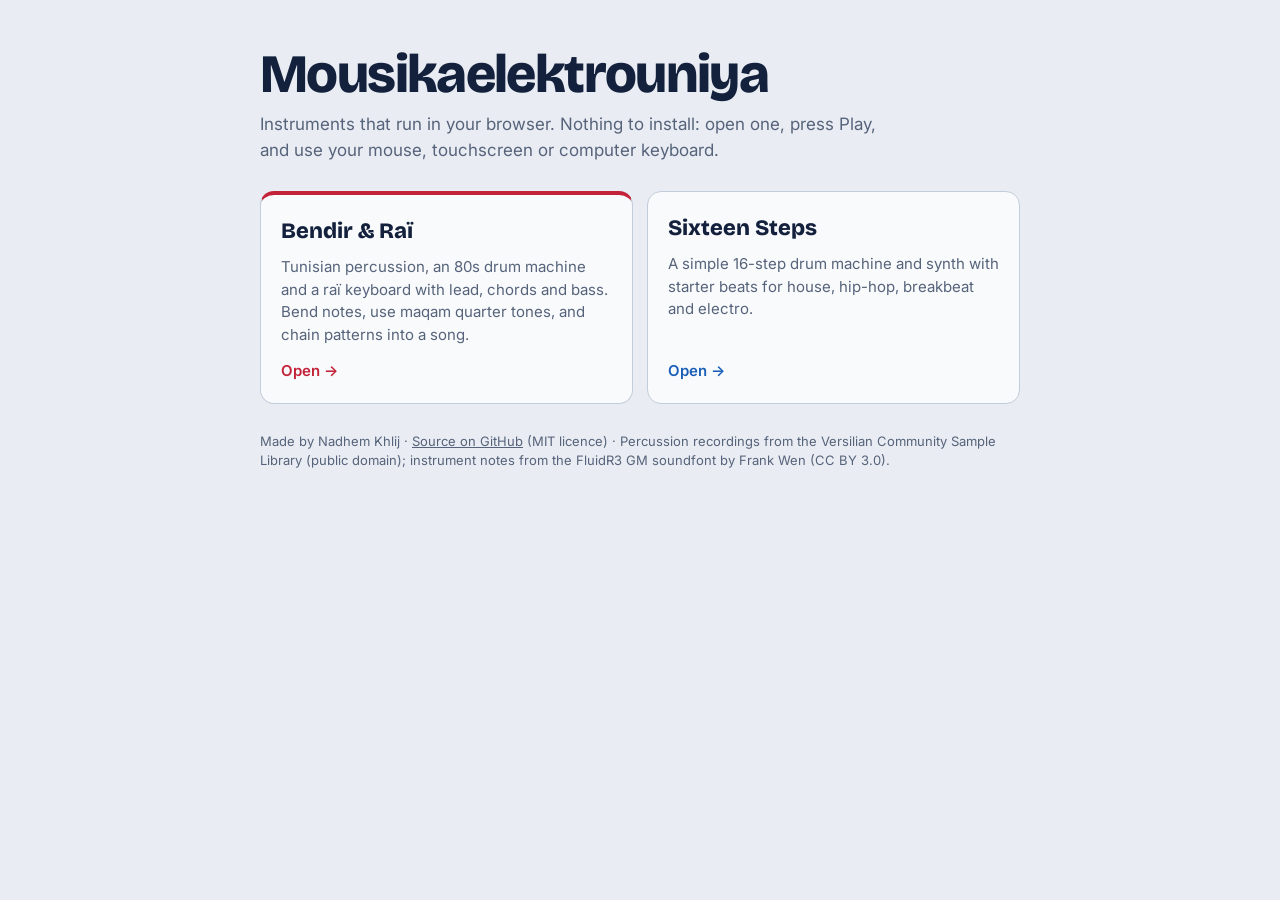
==== index.html @ cf8b731c "Add landing page for GitHub Pages Co-Authored-By: Claude Opus 5.5 <noreply@anthropic.com> Claude-Ses" ====
<!doctype html>
<html lang="en">
<head>
<meta charset="utf-8">
<meta name="viewport" content="width=device-width, initial-scale=1">
<title>Mousikaelektrouniya</title>
<meta name="description" content="Browser instruments for Tunisian percussion and raï: tap the drums, play the keys, build a song.">
<link rel="stylesheet" href="https://fonts.googleapis.com/css2?family=Inter:wght@400;500;600&family=Bricolage+Grotesque:wght@600;800&display=swap">
<style>
:root {
  --bg: #e9edf3; --panel: #f8fafc; --ink: #14213d; --muted: #56637a; --line: #c3ccd9;
  --drum: #c22338; --synth: #1b5fb8;
  --font-display: "Bricolage Grotesque", "Segoe UI", system-ui, sans-serif;
  --font-body: "Inter", system-ui, -apple-system, "Segoe UI", sans-serif;
  color-scheme: light;
}
@media (prefers-color-scheme: dark) {
  :root { --bg: #0f141c; --panel: #171e29; --ink: #e7ecf4; --muted: #8f9bb0; --line: #2c3748; --drum: #ff6d7c; --synth: #74b0ff; color-scheme: dark; }
}
* { box-sizing: border-box; }
body {
  margin: 0; background: var(--bg); color: var(--ink); font-family: var(--font-body); font-size: 15px; line-height: 1.5;
  padding: 48px max(16px, env(safe-area-inset-right, 0px)) 48px max(16px, env(safe-area-inset-left, 0px));
}
main { max-width: 760px; margin: 0 auto; display: flex; flex-direction: column; gap: 28px; }
h1 { font-family: var(--font-display); font-weight: 800; font-size: clamp(34px, 7vw, 54px); letter-spacing: -0.03em; line-height: 1; margin: 0; }
.lead { color: var(--muted); font-size: 17px; margin: 10px 0 0; max-width: 58ch; }
.cards { display: grid; grid-template-columns: repeat(auto-fit, minmax(260px, 1fr)); gap: 14px; }
a.card {
  display: flex; flex-direction: column; gap: 8px; padding: 20px; border-radius: 14px;
  background: var(--panel); border: 1px solid var(--line); color: inherit; text-decoration: none;
  transition: border-color 0.15s, transform 0.15s;
}
a.card:hover { border-color: var(--accent); transform: translateY(-2px); }
a.card:focus-visible { outline: 2px solid var(--ink); outline-offset: 2px; }
.card.main { --accent: var(--drum); border-top: 4px solid var(--drum); }
.card.alt { --accent: var(--synth); }
.card h2 { font-family: var(--font-display); font-size: 22px; font-weight: 800; margin: 0; }
.card p { margin: 0; color: var(--muted); }
.card .go { margin-top: auto; padding-top: 6px; font-weight: 600; color: var(--accent); }
footer { color: var(--muted); font-size: 13px; }
footer a { color: inherit; }
@media (prefers-reduced-motion: reduce) { a.card { transition: none; } a.card:hover { transform: none; } }
</style>
</head>
<body>
<main>
  <header>
    <h1>Mousikaelektrouniya</h1>
    <p class="lead">Instruments that run in your browser. Nothing to install: open one, press Play, and use your mouse, touchscreen or computer keyboard.</p>
  </header>
  <div class="cards">
    <a class="card main" href="bendir-rai/">
      <h2>Bendir &amp; Raï</h2>
      <p>Tunisian percussion, an 80s drum machine and a raï keyboard with lead, chords and bass. Bend notes, use maqam quarter tones, and chain patterns into a song.</p>
      <span class="go">Open →</span>
    </a>
    <a class="card alt" href="sixteen-steps/">
      <h2>Sixteen Steps</h2>
      <p>A simple 16-step drum machine and synth with starter beats for house, hip-hop, breakbeat and electro.</p>
      <span class="go">Open →</span>
    </a>
  </div>
  <footer>
    Made by Nadhem Khlij · <a href="https://github.com/NadhemKhlij/Mousikaelektrouniya">Source on GitHub</a> (MIT licence) ·
    Percussion recordings from the Versilian Community Sample Library (public domain); instrument notes from the FluidR3 GM soundfont by Frank Wen (CC BY 3.0).
  </footer>
</main>
</body>
</html>
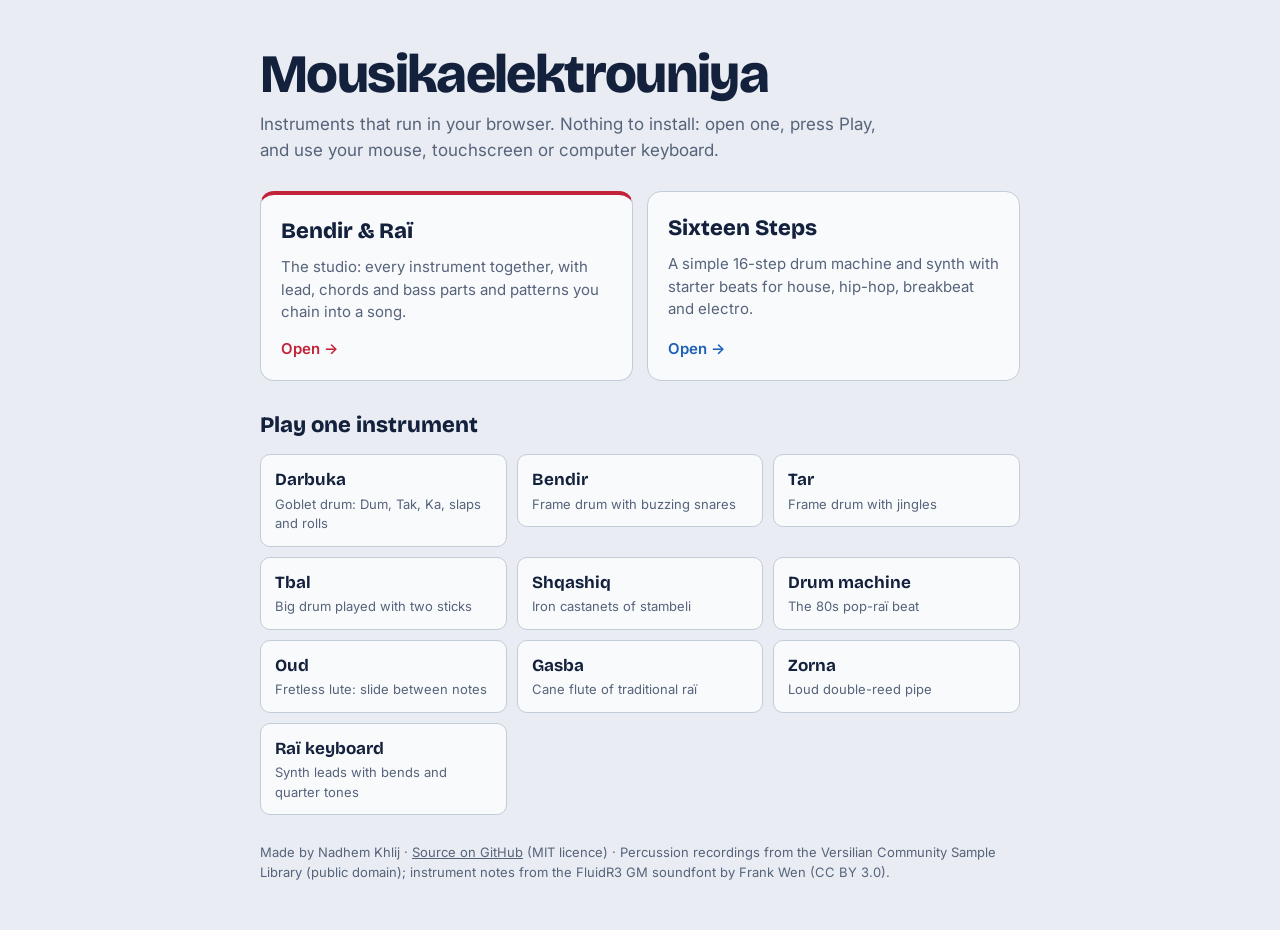
==== commit 3b3c2a75: "Add a page for each instrument and a more realistic oud Co-Authored-By: Claude Opus 5.5 <noreply@ant" ====
--- a/index.html
+++ b/index.html
@@ -38,6 +38,13 @@
 .card h2 { font-family: var(--font-display); font-size: 22px; font-weight: 800; margin: 0; }
 .card p { margin: 0; color: var(--muted); }
 .card .go { margin-top: auto; padding-top: 6px; font-weight: 600; color: var(--accent); }
+.instruments h2 { font-family: var(--font-display); font-size: 22px; font-weight: 800; margin: 0 0 12px; }
+.instruments ul { list-style: none; margin: 0; padding: 0; display: grid; grid-template-columns: repeat(auto-fill, minmax(200px, 1fr)); gap: 10px; }
+.instruments a { display: flex; flex-direction: column; gap: 2px; padding: 12px 14px; border-radius: 10px; background: var(--panel); border: 1px solid var(--line); color: inherit; text-decoration: none; }
+.instruments a:hover { border-color: var(--ink); }
+.instruments a:focus-visible { outline: 2px solid var(--ink); outline-offset: 2px; }
+.instruments b { font-family: var(--font-display); font-size: 17px; }
+.instruments span { color: var(--muted); font-size: 13px; }
 footer { color: var(--muted); font-size: 13px; }
 footer a { color: inherit; }
 @media (prefers-reduced-motion: reduce) { a.card { transition: none; } a.card:hover { transform: none; } }
@@ -52,7 +59,7 @@
   <div class="cards">
     <a class="card main" href="bendir-rai/">
       <h2>Bendir &amp; Raï</h2>
-      <p>Tunisian percussion, an 80s drum machine and a raï keyboard with lead, chords and bass. Bend notes, use maqam quarter tones, and chain patterns into a song.</p>
+      <p>The studio: every instrument together, with lead, chords and bass parts and patterns you chain into a song.</p>
       <span class="go">Open →</span>
     </a>
     <a class="card alt" href="sixteen-steps/">
@@ -61,6 +68,21 @@
       <span class="go">Open →</span>
     </a>
   </div>
+  <section class="instruments" aria-labelledby="instTitle">
+    <h2 id="instTitle">Play one instrument</h2>
+    <ul>
+      <li><a href="bendir-rai/#darbuka"><b>Darbuka</b><span>Goblet drum: Dum, Tak, Ka, slaps and rolls</span></a></li>
+      <li><a href="bendir-rai/#bendir"><b>Bendir</b><span>Frame drum with buzzing snares</span></a></li>
+      <li><a href="bendir-rai/#tar"><b>Tar</b><span>Frame drum with jingles</span></a></li>
+      <li><a href="bendir-rai/#tbal"><b>Tbal</b><span>Big drum played with two sticks</span></a></li>
+      <li><a href="bendir-rai/#shqashiq"><b>Shqashiq</b><span>Iron castanets of stambeli</span></a></li>
+      <li><a href="bendir-rai/#drum-machine"><b>Drum machine</b><span>The 80s pop-raï beat</span></a></li>
+      <li><a href="bendir-rai/#oud"><b>Oud</b><span>Fretless lute: slide between notes</span></a></li>
+      <li><a href="bendir-rai/#gasba"><b>Gasba</b><span>Cane flute of traditional raï</span></a></li>
+      <li><a href="bendir-rai/#zorna"><b>Zorna</b><span>Loud double-reed pipe</span></a></li>
+      <li><a href="bendir-rai/#keyboard"><b>Raï keyboard</b><span>Synth leads with bends and quarter tones</span></a></li>
+    </ul>
+  </section>
   <footer>
     Made by Nadhem Khlij · <a href="https://github.com/NadhemKhlij/Mousikaelektrouniya">Source on GitHub</a> (MIT licence) ·
     Percussion recordings from the Versilian Community Sample Library (public domain); instrument notes from the FluidR3 GM soundfont by Frank Wen (CC BY 3.0).
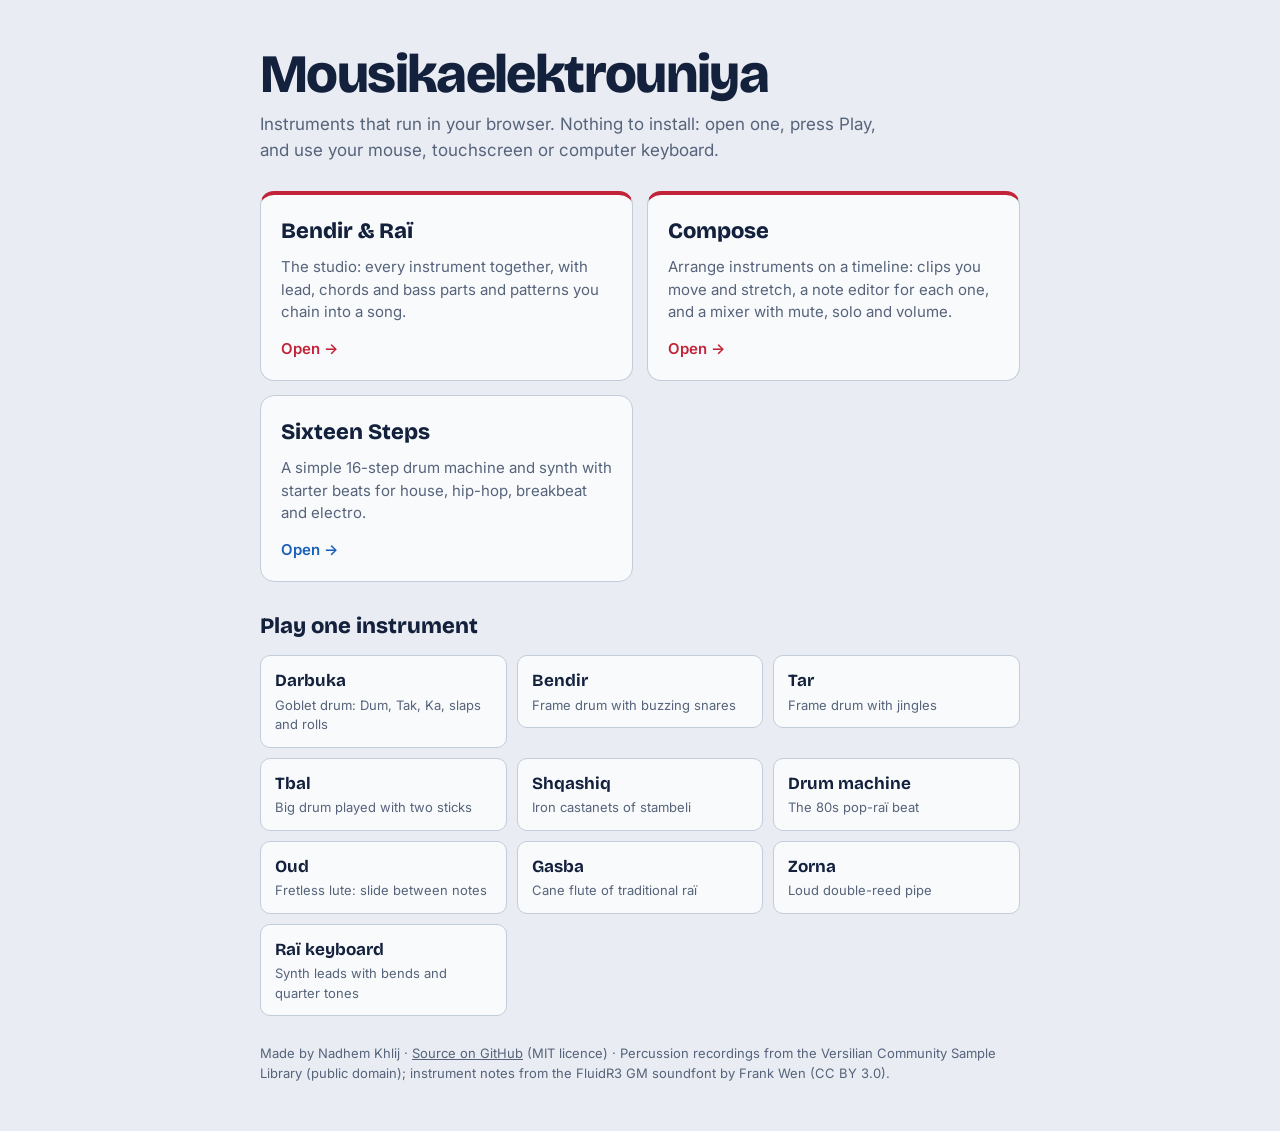
==== commit 676f42c2: "Add the Compose page and a to-do list with a recording guide Co-Authored-By: Claude Opus 5.5 <norepl" ====
--- a/index.html
+++ b/index.html
@@ -62,6 +62,11 @@
       <p>The studio: every instrument together, with lead, chords and bass parts and patterns you chain into a song.</p>
       <span class="go">Open →</span>
     </a>
+    <a class="card main" href="bendir-rai/#compose">
+      <h2>Compose</h2>
+      <p>Arrange instruments on a timeline: clips you move and stretch, a note editor for each one, and a mixer with mute, solo and volume.</p>
+      <span class="go">Open →</span>
+    </a>
     <a class="card alt" href="sixteen-steps/">
       <h2>Sixteen Steps</h2>
       <p>A simple 16-step drum machine and synth with starter beats for house, hip-hop, breakbeat and electro.</p>
